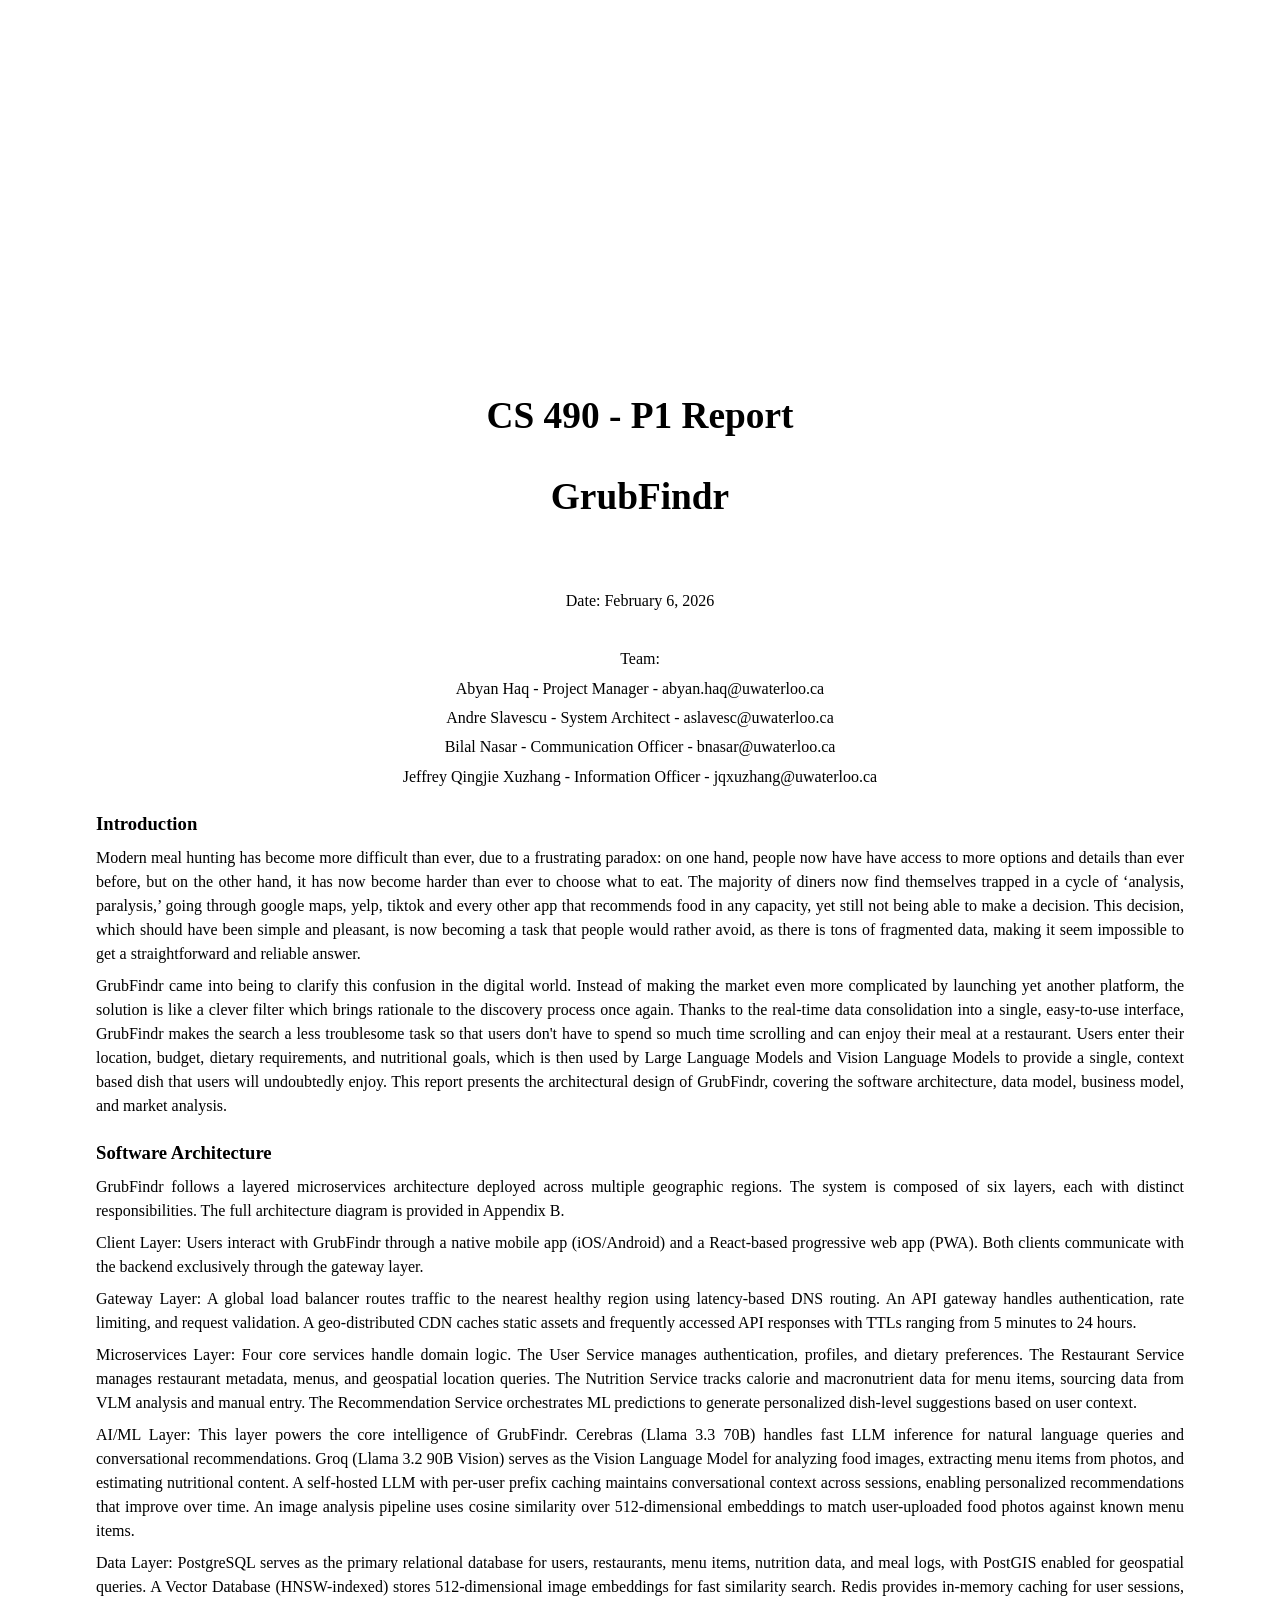
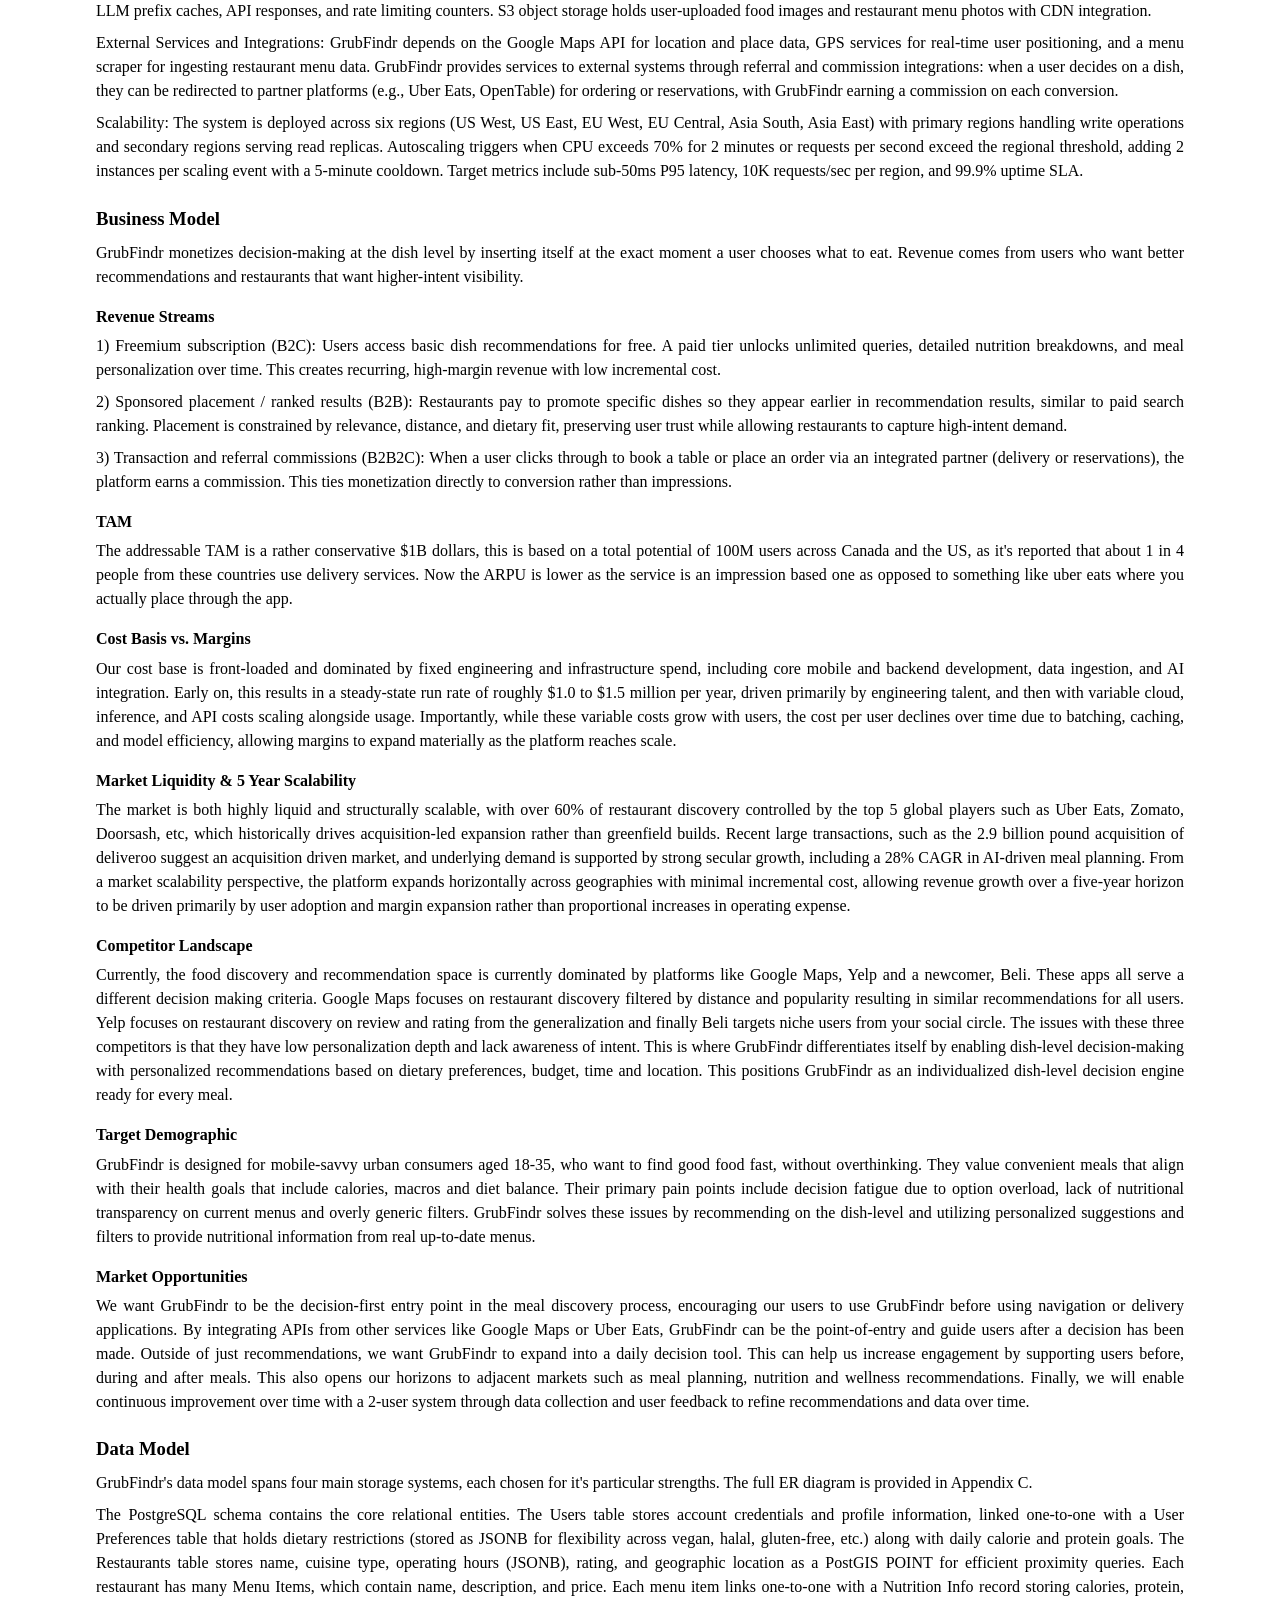
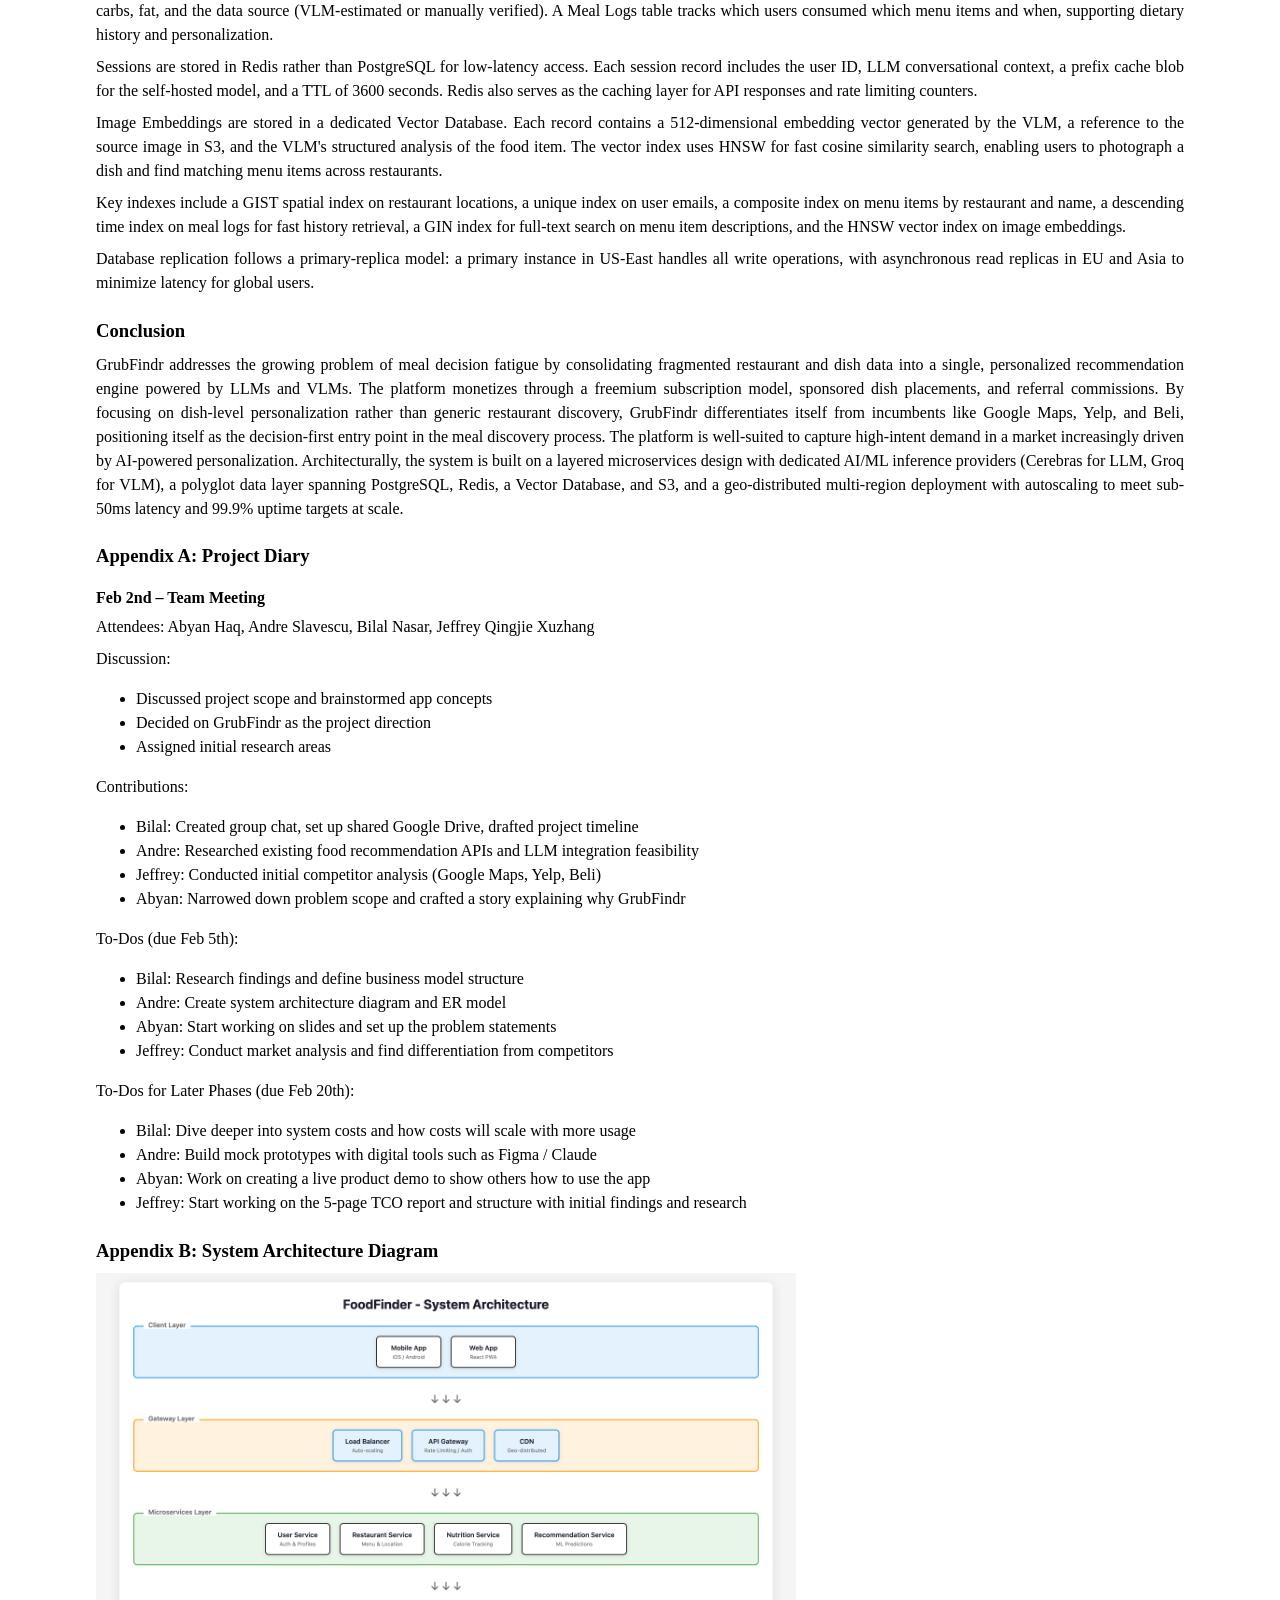
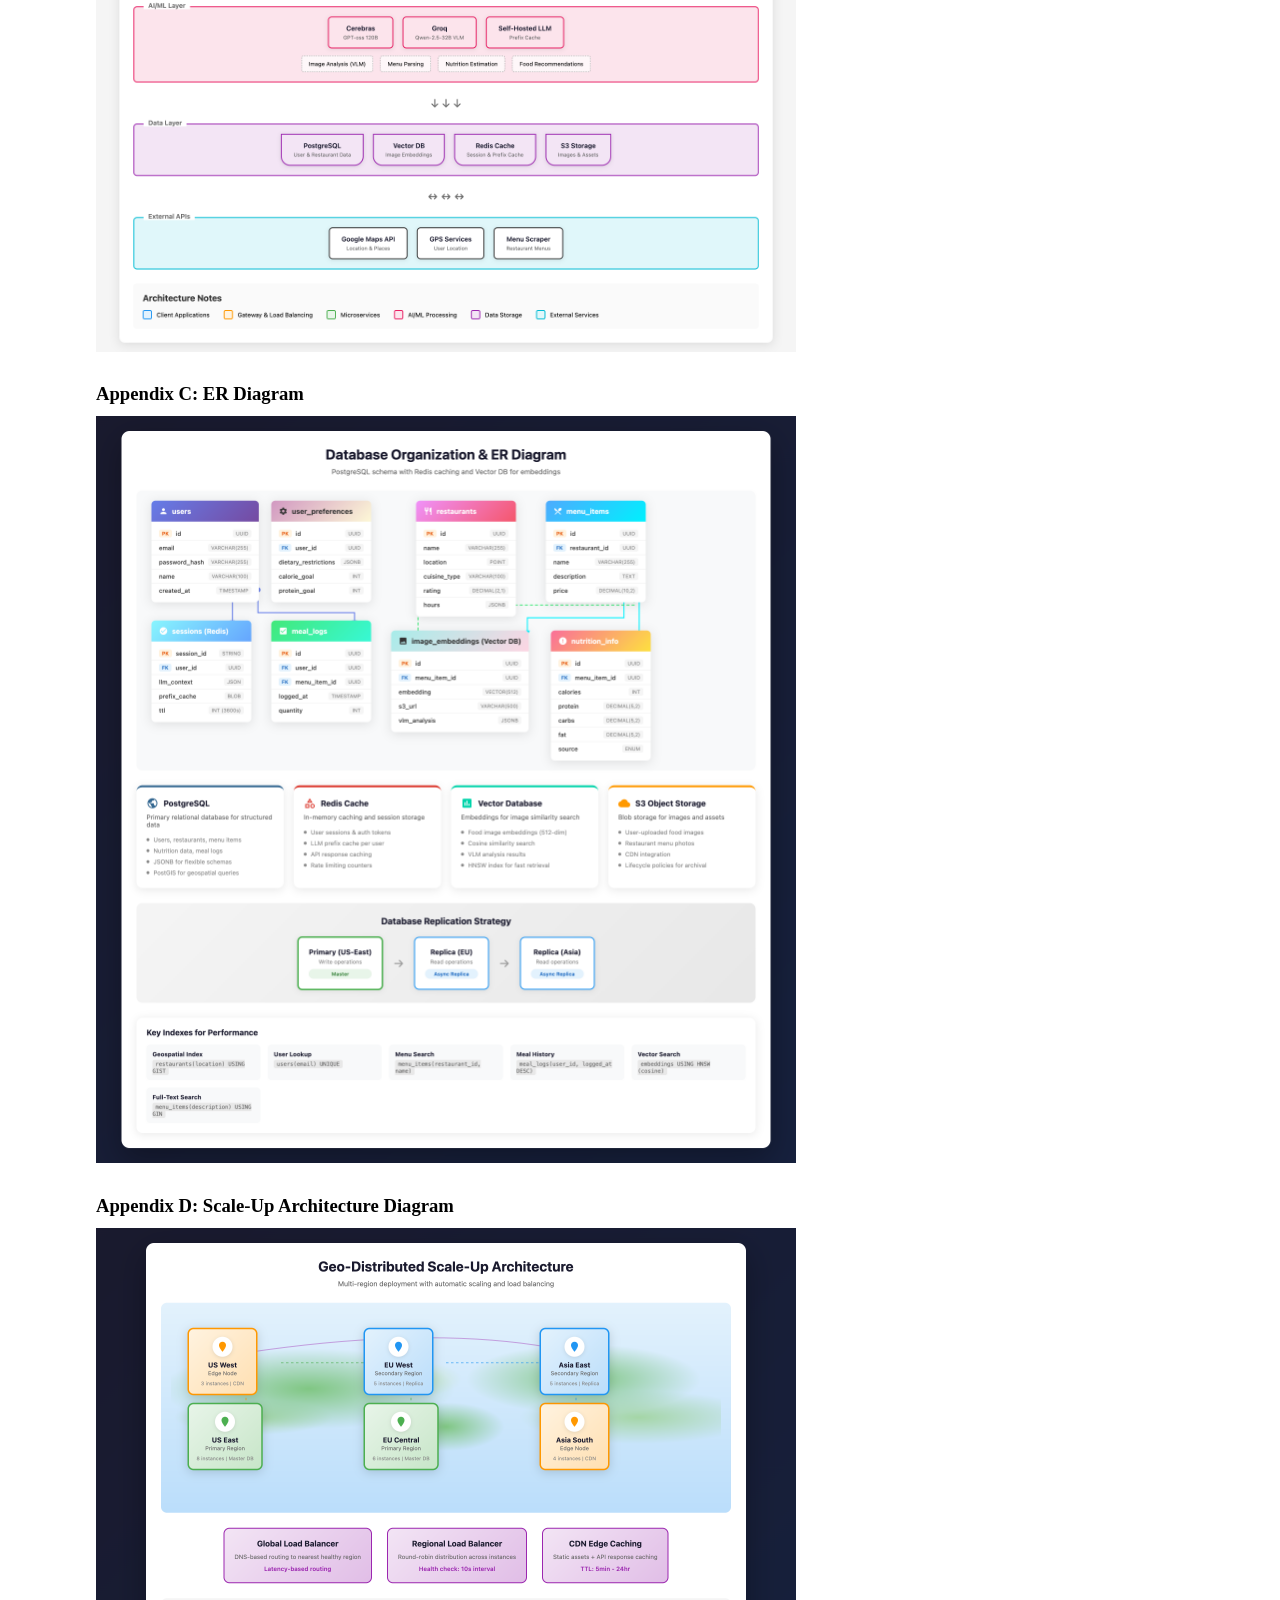
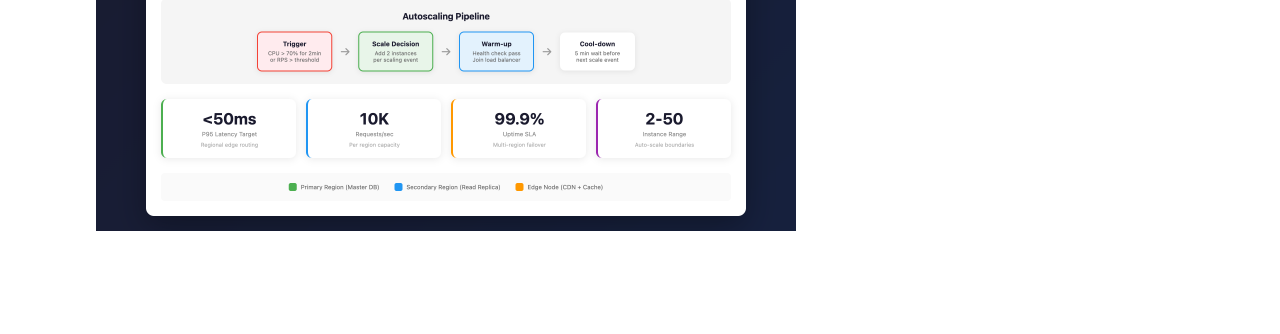
==== report_source.html @ dc2dad6c "report" ====
<!DOCTYPE html>
<html>
<head>
  <meta http-equiv="Content-Type" content="text/html; charset=utf-8">
  <style type="text/css">
    body { font-family: 'Times New Roman', Times, serif; font-size: 12pt; line-height: 1.5; margin: 1in; }
    h1 { font-size: 24pt; text-align: center; margin-bottom: 4pt; }
    h2 { font-size: 14pt; margin-top: 16pt; margin-bottom: 6pt; }
    h3 { font-size: 12pt; margin-top: 12pt; margin-bottom: 4pt; }
    p { margin: 0 0 6pt 0; text-align: justify; }
    .cover { text-align: center; page-break-after: always; padding-top: 200pt; }
    .cover h1 { font-size: 28pt; margin-bottom: 8pt; }
    .cover p { text-align: center; font-size: 12pt; margin: 4pt 0; }
    .rubric { page-break-after: always; }
    .rubric p { text-align: left; margin: 2pt 0 2pt 20pt; }
    .rubric-header { text-align: left; margin: 2pt 0; font-weight: bold; }
  </style>
</head>
<body>

<div class="cover">
<h1>CS 490 - P1 Report</h1>
<h1>GrubFindr</h1>
<br><br>
<p>Date: February 6, 2026</p>
<br>
<p>Team:</p>
<p>Abyan Haq - Project Manager - abyan.haq@uwaterloo.ca</p>
<p>Andre Slavescu - System Architect - aslavesc@uwaterloo.ca</p>
<p>Bilal Nasar - Communication Officer - bnasar@uwaterloo.ca</p>
<p>Jeffrey Qingjie Xuzhang - Information Officer - jqxuzhang@uwaterloo.ca</p>
</div>

<h2>Introduction</h2>

<p>Modern meal hunting has become more difficult than ever, due to a frustrating paradox: on one hand, people now have have access to more options and details than ever before, but on the other hand, it has now become harder than ever to choose what to eat. The majority of diners now find themselves trapped in a cycle of &lsquo;analysis, paralysis,&rsquo; going through google maps, yelp, tiktok and every other app that recommends food in any capacity, yet still not being able to make a decision. This decision, which should have been simple and pleasant, is now becoming a task that people would rather avoid, as there is tons of fragmented data, making it seem impossible to get a straightforward and reliable answer.</p>

<p>GrubFindr came into being to clarify this confusion in the digital world. Instead of making the market even more complicated by launching yet another platform, the solution is like a clever filter which brings rationale to the discovery process once again. Thanks to the real-time data consolidation into a single, easy-to-use interface, GrubFindr makes the search a less troublesome task so that users don't have to spend so much time scrolling and can enjoy their meal at a restaurant. Users enter their location, budget, dietary requirements, and nutritional goals, which is then used by Large Language Models and Vision Language Models to provide a single, context based dish that users will undoubtedly enjoy. This report presents the architectural design of GrubFindr, covering the software architecture, data model, business model, and market analysis.</p>

<h2>Software Architecture</h2>

<p>GrubFindr follows a layered microservices architecture deployed across multiple geographic regions. The system is composed of six layers, each with distinct responsibilities. The full architecture diagram is provided in Appendix B.</p>

<p>Client Layer: Users interact with GrubFindr through a native mobile app (iOS/Android) and a React-based progressive web app (PWA). Both clients communicate with the backend exclusively through the gateway layer.</p>

<p>Gateway Layer: A global load balancer routes traffic to the nearest healthy region using latency-based DNS routing. An API gateway handles authentication, rate limiting, and request validation. A geo-distributed CDN caches static assets and frequently accessed API responses with TTLs ranging from 5 minutes to 24 hours.</p>

<p>Microservices Layer: Four core services handle domain logic. The User Service manages authentication, profiles, and dietary preferences. The Restaurant Service manages restaurant metadata, menus, and geospatial location queries. The Nutrition Service tracks calorie and macronutrient data for menu items, sourcing data from VLM analysis and manual entry. The Recommendation Service orchestrates ML predictions to generate personalized dish-level suggestions based on user context.</p>

<p>AI/ML Layer: This layer powers the core intelligence of GrubFindr. Cerebras (Llama 3.3 70B) handles fast LLM inference for natural language queries and conversational recommendations. Groq (Llama 3.2 90B Vision) serves as the Vision Language Model for analyzing food images, extracting menu items from photos, and estimating nutritional content. A self-hosted LLM with per-user prefix caching maintains conversational context across sessions, enabling personalized recommendations that improve over time. An image analysis pipeline uses cosine similarity over 512-dimensional embeddings to match user-uploaded food photos against known menu items.</p>

<p>Data Layer: PostgreSQL serves as the primary relational database for users, restaurants, menu items, nutrition data, and meal logs, with PostGIS enabled for geospatial queries. A Vector Database (HNSW-indexed) stores 512-dimensional image embeddings for fast similarity search. Redis provides in-memory caching for user sessions, LLM prefix caches, API responses, and rate limiting counters. S3 object storage holds user-uploaded food images and restaurant menu photos with CDN integration.</p>

<p>External Services and Integrations: GrubFindr depends on the Google Maps API for location and place data, GPS services for real-time user positioning, and a menu scraper for ingesting restaurant menu data. GrubFindr provides services to external systems through referral and commission integrations: when a user decides on a dish, they can be redirected to partner platforms (e.g., Uber Eats, OpenTable) for ordering or reservations, with GrubFindr earning a commission on each conversion.</p>

<p>Scalability: The system is deployed across six regions (US West, US East, EU West, EU Central, Asia South, Asia East) with primary regions handling write operations and secondary regions serving read replicas. Autoscaling triggers when CPU exceeds 70% for 2 minutes or requests per second exceed the regional threshold, adding 2 instances per scaling event with a 5-minute cooldown. Target metrics include sub-50ms P95 latency, 10K requests/sec per region, and 99.9% uptime SLA.</p>

<h2>Business Model</h2>

<p>GrubFindr monetizes decision-making at the dish level by inserting itself at the exact moment a user chooses what to eat. Revenue comes from users who want better recommendations and restaurants that want higher-intent visibility.</p>

<h3>Revenue Streams</h3>

<p>1) Freemium subscription (B2C): Users access basic dish recommendations for free. A paid tier unlocks unlimited queries, detailed nutrition breakdowns, and meal personalization over time. This creates recurring, high-margin revenue with low incremental cost.</p>

<p>2) Sponsored placement / ranked results (B2B): Restaurants pay to promote specific dishes so they appear earlier in recommendation results, similar to paid search ranking. Placement is constrained by relevance, distance, and dietary fit, preserving user trust while allowing restaurants to capture high-intent demand.</p>

<p>3) Transaction and referral commissions (B2B2C): When a user clicks through to book a table or place an order via an integrated partner (delivery or reservations), the platform earns a commission. This ties monetization directly to conversion rather than impressions.</p>

<h3>TAM</h3>

<p>The addressable TAM is a rather conservative $1B dollars, this is based on a total potential of 100M users across Canada and the US, as it's reported that about 1 in 4 people from these countries use delivery services. Now the ARPU is lower as the service is an impression based one as opposed to something like uber eats where you actually place through the app.</p>

<h3>Cost Basis vs. Margins</h3>

<p>Our cost base is front-loaded and dominated by fixed engineering and infrastructure spend, including core mobile and backend development, data ingestion, and AI integration. Early on, this results in a steady-state run rate of roughly $1.0 to $1.5 million per year, driven primarily by engineering talent, and then with variable cloud, inference, and API costs scaling alongside usage. Importantly, while these variable costs grow with users, the cost per user declines over time due to batching, caching, and model efficiency, allowing margins to expand materially as the platform reaches scale.</p>

<h3>Market Liquidity &amp; 5 Year Scalability</h3>

<p>The market is both highly liquid and structurally scalable, with over 60% of restaurant discovery controlled by the top 5 global players such as Uber Eats, Zomato, Doorsash, etc, which historically drives acquisition-led expansion rather than greenfield builds. Recent large transactions, such as the 2.9 billion pound acquisition of deliveroo suggest an acquisition driven market, and underlying demand is supported by strong secular growth, including a 28% CAGR in AI-driven meal planning. From a market scalability perspective, the platform expands horizontally across geographies with minimal incremental cost, allowing revenue growth over a five-year horizon to be driven primarily by user adoption and margin expansion rather than proportional increases in operating expense.</p>

<h3>Competitor Landscape</h3>

<p>Currently, the food discovery and recommendation space is currently dominated by platforms like Google Maps, Yelp and a newcomer, Beli. These apps all serve a different decision making criteria. Google Maps focuses on restaurant discovery filtered by distance and popularity resulting in similar recommendations for all users. Yelp focuses on restaurant discovery on review and rating from the generalization and finally Beli targets niche users from your social circle. The issues with these three competitors is that they have low personalization depth and lack awareness of intent. This is where GrubFindr differentiates itself by enabling dish-level decision-making with personalized recommendations based on dietary preferences, budget, time and location. This positions GrubFindr as an individualized dish-level decision engine ready for every meal.</p>

<h3>Target Demographic</h3>

<p>GrubFindr is designed for mobile-savvy urban consumers aged 18-35, who want to find good food fast, without overthinking. They value convenient meals that align with their health goals that include calories, macros and diet balance. Their primary pain points include decision fatigue due to option overload, lack of nutritional transparency on current menus and overly generic filters. GrubFindr solves these issues by recommending on the dish-level and utilizing personalized suggestions and filters to provide nutritional information from real up-to-date menus.</p>

<h3>Market Opportunities</h3>

<p>We want GrubFindr to be the decision-first entry point in the meal discovery process, encouraging our users to use GrubFindr before using navigation or delivery applications. By integrating APIs from other services like Google Maps or Uber Eats, GrubFindr can be the point-of-entry and guide users after a decision has been made. Outside of just recommendations, we want GrubFindr to expand into a daily decision tool. This can help us increase engagement by supporting users before, during and after meals. This also opens our horizons to adjacent markets such as meal planning, nutrition and wellness recommendations. Finally, we will enable continuous improvement over time with a 2-user system through data collection and user feedback to refine recommendations and data over time.</p>

<h2>Data Model</h2>

<p>GrubFindr's data model spans four main storage systems, each chosen for it's particular strengths. The full ER diagram is provided in Appendix C.</p>

<p>The PostgreSQL schema contains the core relational entities. The Users table stores account credentials and profile information, linked one-to-one with a User Preferences table that holds dietary restrictions (stored as JSONB for flexibility across vegan, halal, gluten-free, etc.) along with daily calorie and protein goals. The Restaurants table stores name, cuisine type, operating hours (JSONB), rating, and geographic location as a PostGIS POINT for efficient proximity queries. Each restaurant has many Menu Items, which contain name, description, and price. Each menu item links one-to-one with a Nutrition Info record storing calories, protein, carbs, fat, and the data source (VLM-estimated or manually verified). A Meal Logs table tracks which users consumed which menu items and when, supporting dietary history and personalization.</p>

<p>Sessions are stored in Redis rather than PostgreSQL for low-latency access. Each session record includes the user ID, LLM conversational context, a prefix cache blob for the self-hosted model, and a TTL of 3600 seconds. Redis also serves as the caching layer for API responses and rate limiting counters.</p>

<p>Image Embeddings are stored in a dedicated Vector Database. Each record contains a 512-dimensional embedding vector generated by the VLM, a reference to the source image in S3, and the VLM's structured analysis of the food item. The vector index uses HNSW for fast cosine similarity search, enabling users to photograph a dish and find matching menu items across restaurants.</p>

<p>Key indexes include a GIST spatial index on restaurant locations, a unique index on user emails, a composite index on menu items by restaurant and name, a descending time index on meal logs for fast history retrieval, a GIN index for full-text search on menu item descriptions, and the HNSW vector index on image embeddings.</p>

<p>Database replication follows a primary-replica model: a primary instance in US-East handles all write operations, with asynchronous read replicas in EU and Asia to minimize latency for global users.</p>

<h2>Conclusion</h2>

<p>GrubFindr addresses the growing problem of meal decision fatigue by consolidating fragmented restaurant and dish data into a single, personalized recommendation engine powered by LLMs and VLMs. The platform monetizes through a freemium subscription model, sponsored dish placements, and referral commissions. By focusing on dish-level personalization rather than generic restaurant discovery, GrubFindr differentiates itself from incumbents like Google Maps, Yelp, and Beli, positioning itself as the decision-first entry point in the meal discovery process. The platform is well-suited to capture high-intent demand in a market increasingly driven by AI-powered personalization. Architecturally, the system is built on a layered microservices design with dedicated AI/ML inference providers (Cerebras for LLM, Groq for VLM), a polyglot data layer spanning PostgreSQL, Redis, a Vector Database, and S3, and a geo-distributed multi-region deployment with autoscaling to meet sub-50ms latency and 99.9% uptime targets at scale.</p>

<h2>Appendix A: Project Diary</h2>

<h3>Feb 2nd &ndash; Team Meeting</h3>
<p>Attendees: Abyan Haq, Andre Slavescu, Bilal Nasar, Jeffrey Qingjie Xuzhang</p>

<p>Discussion:</p>
<ul>
<li>Discussed project scope and brainstormed app concepts</li>
<li>Decided on GrubFindr as the project direction</li>
<li>Assigned initial research areas</li>
</ul>

<p>Contributions:</p>
<ul>
<li>Bilal: Created group chat, set up shared Google Drive, drafted project timeline</li>
<li>Andre: Researched existing food recommendation APIs and LLM integration feasibility</li>
<li>Jeffrey: Conducted initial competitor analysis (Google Maps, Yelp, Beli)</li>
<li>Abyan: Narrowed down problem scope and crafted a story explaining why GrubFindr</li>
</ul>

<p>To-Dos (due Feb 5th):</p>
<ul>
<li>Bilal: Research findings and define business model structure</li>
<li>Andre: Create system architecture diagram and ER model</li>
<li>Abyan: Start working on slides and set up the problem statements</li>
<li>Jeffrey: Conduct market analysis and find differentiation from competitors</li>
</ul>

<p>To-Dos for Later Phases (due Feb 20th):</p>
<ul>
<li>Bilal: Dive deeper into system costs and how costs will scale with more usage</li>
<li>Andre: Build mock prototypes with digital tools such as Figma / Claude</li>
<li>Abyan: Work on creating a live product demo to show others how to use the app</li>
<li>Jeffrey: Start working on the 5-page TCO report and structure with initial findings and research</li>
</ul>

<h2>Appendix B: System Architecture Diagram</h2>

<p><img src="[data-uri]" style="width:100%; max-width:700px;" alt="System Architecture Diagram"></p>

<h2>Appendix C: ER Diagram</h2>

<p><img src="[data-uri]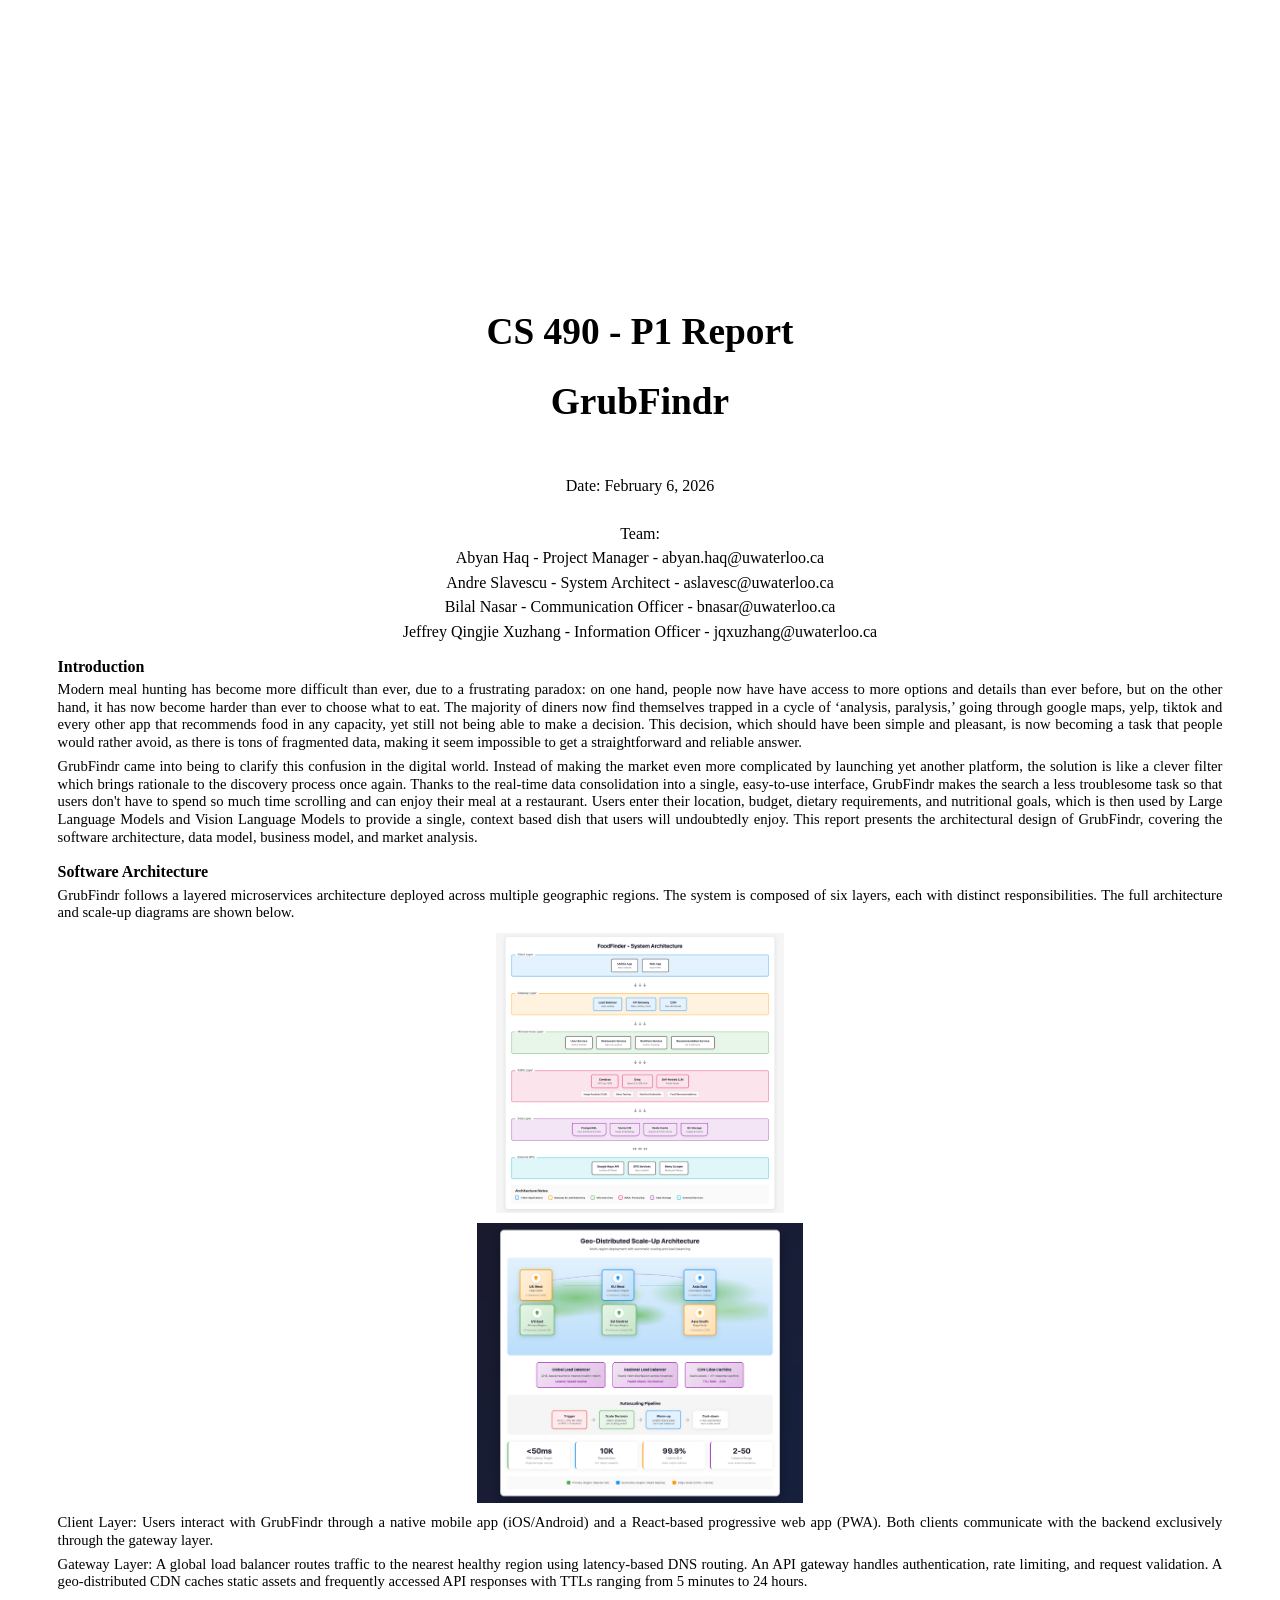
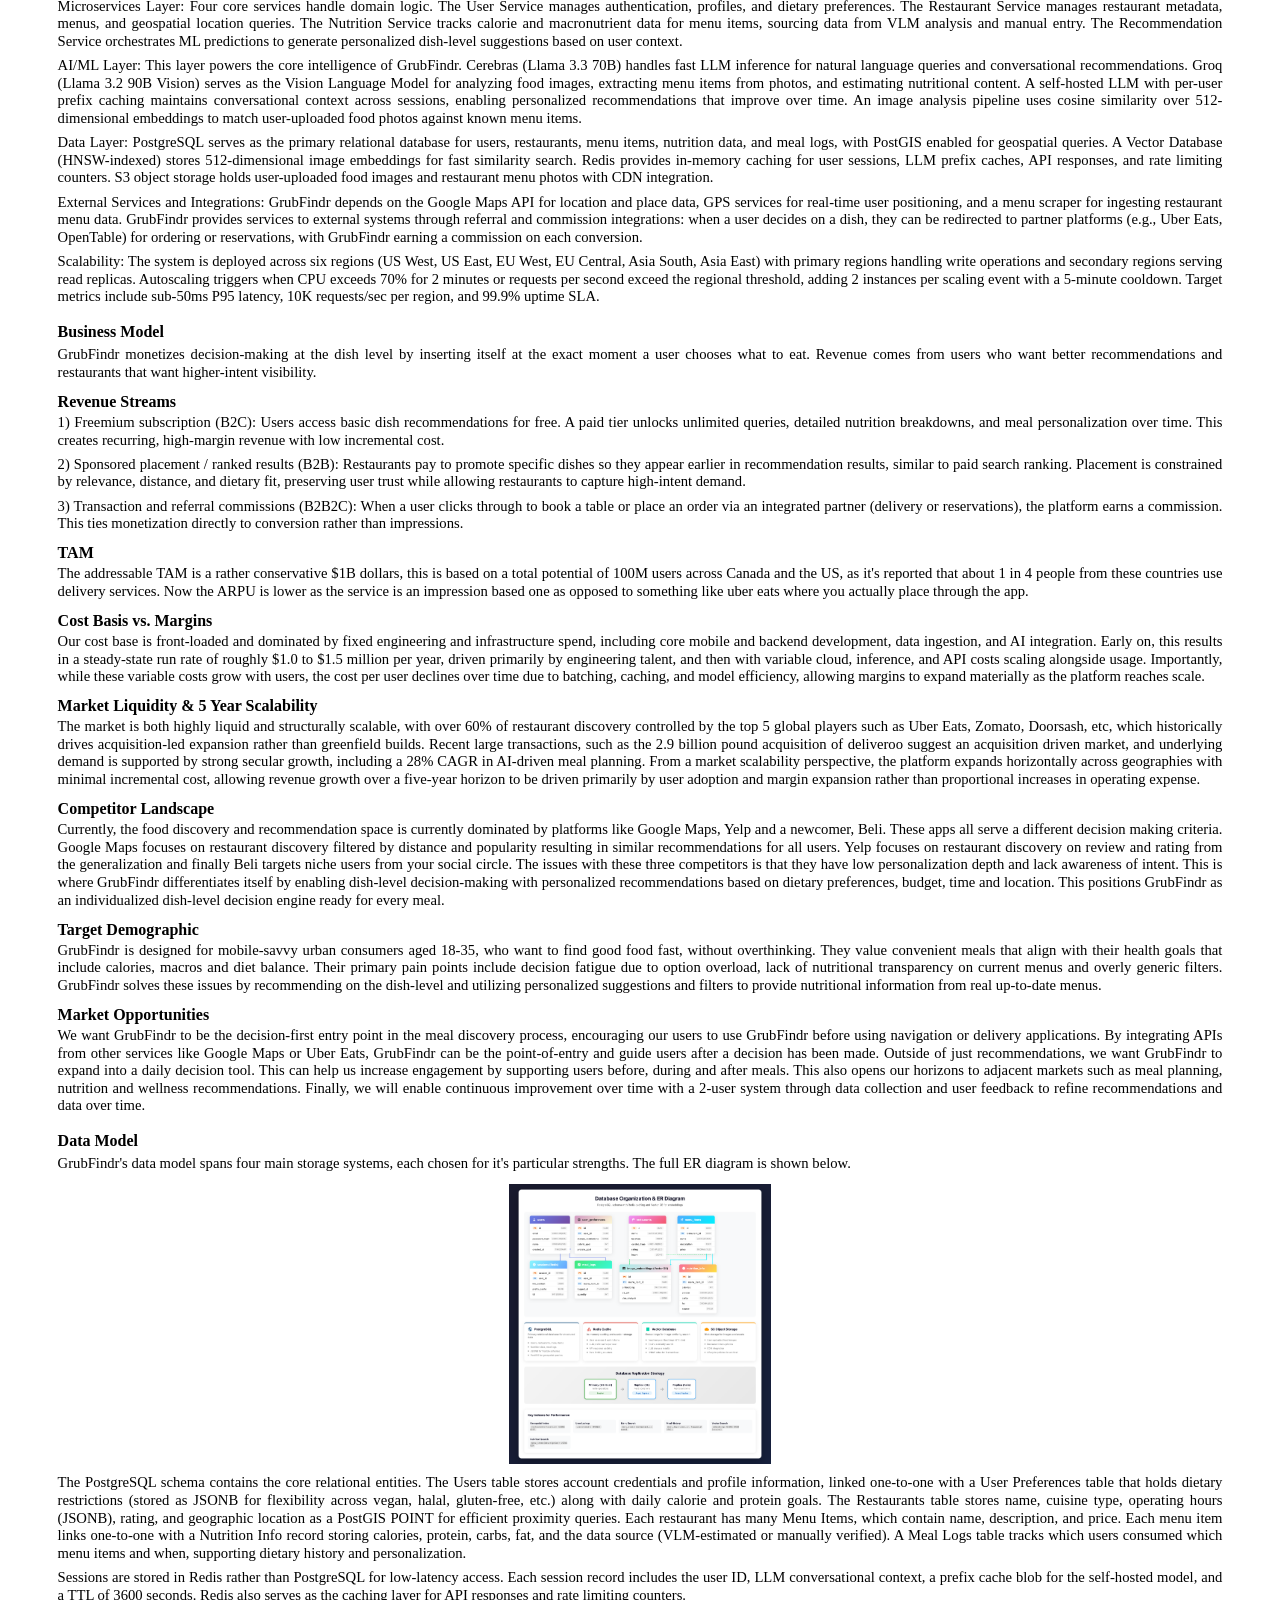
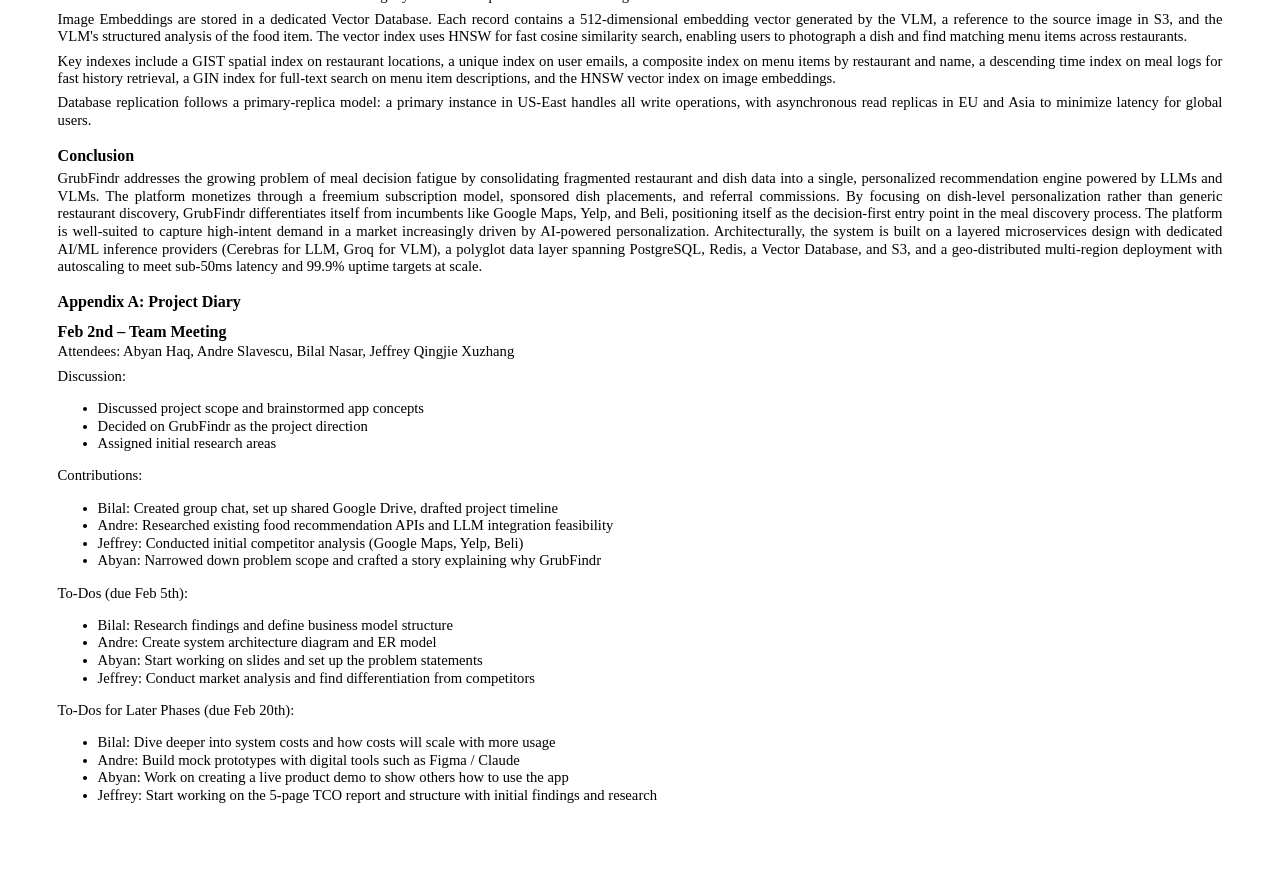
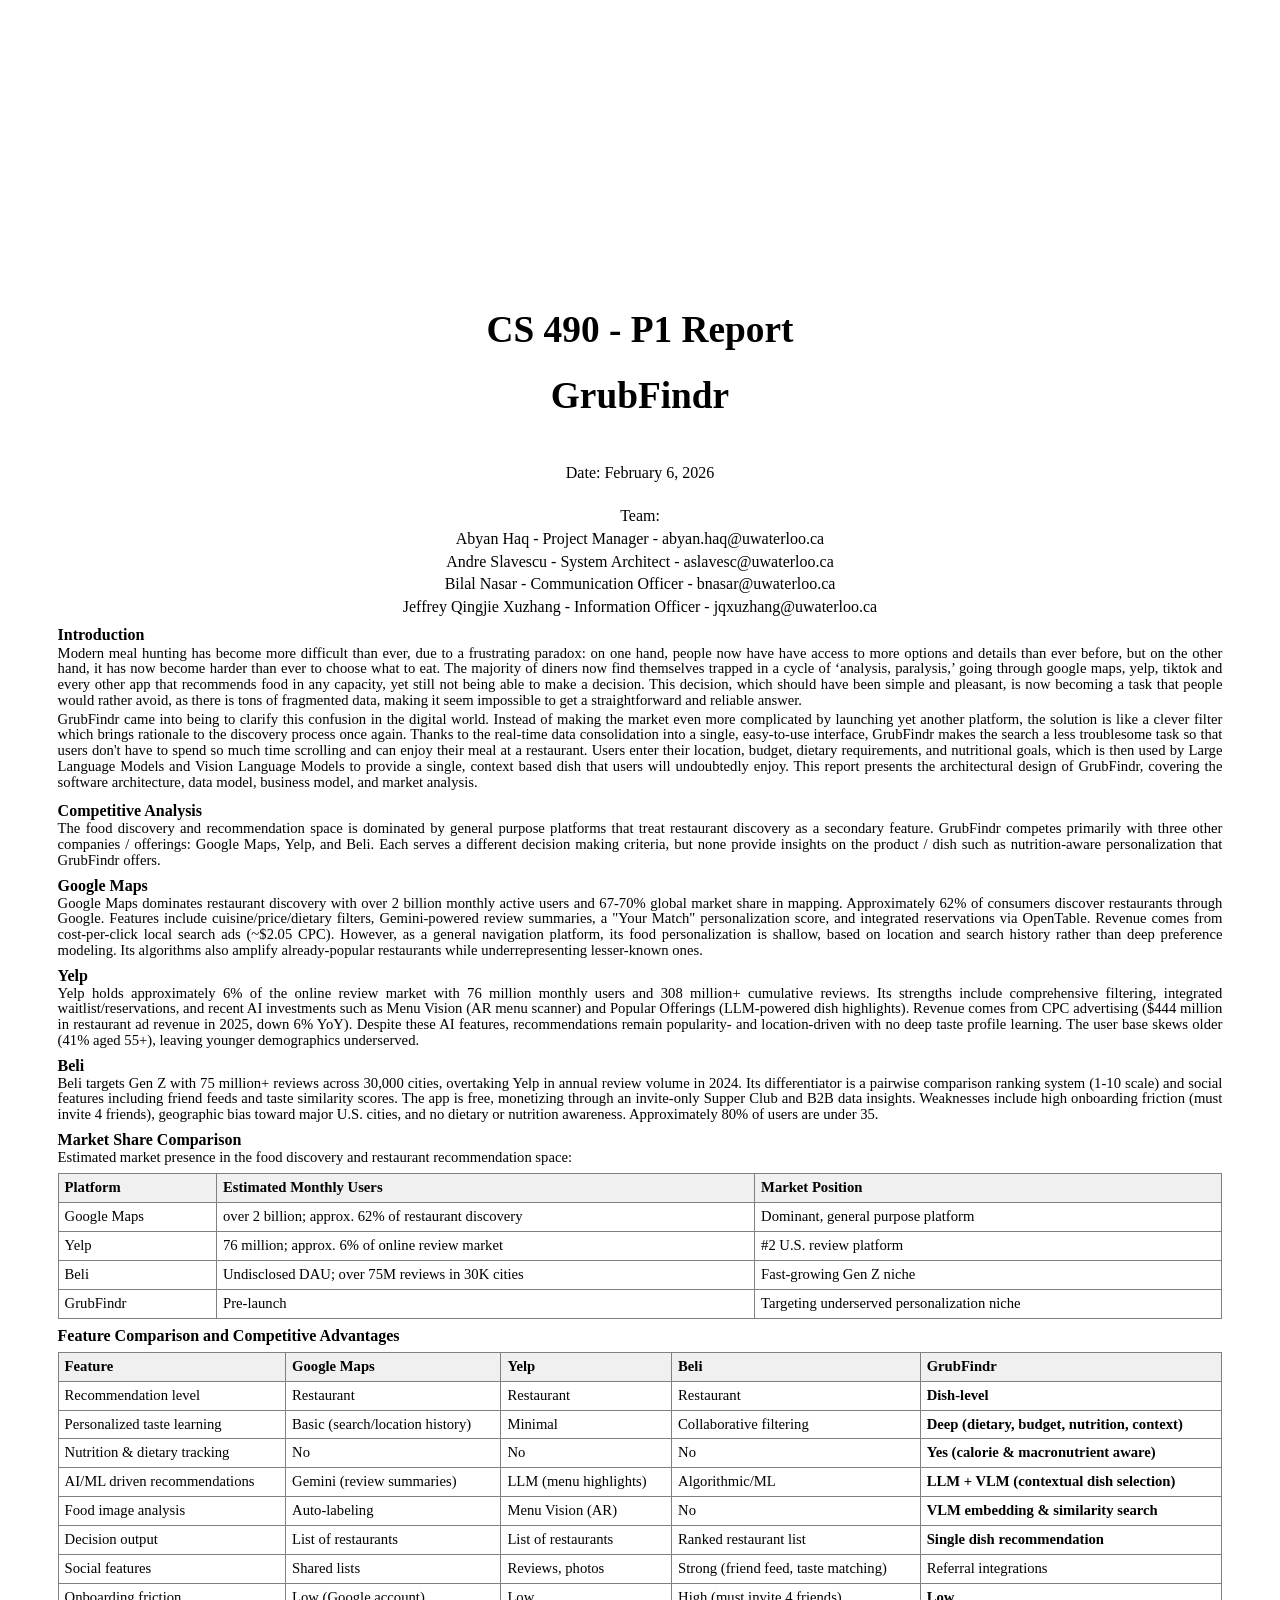
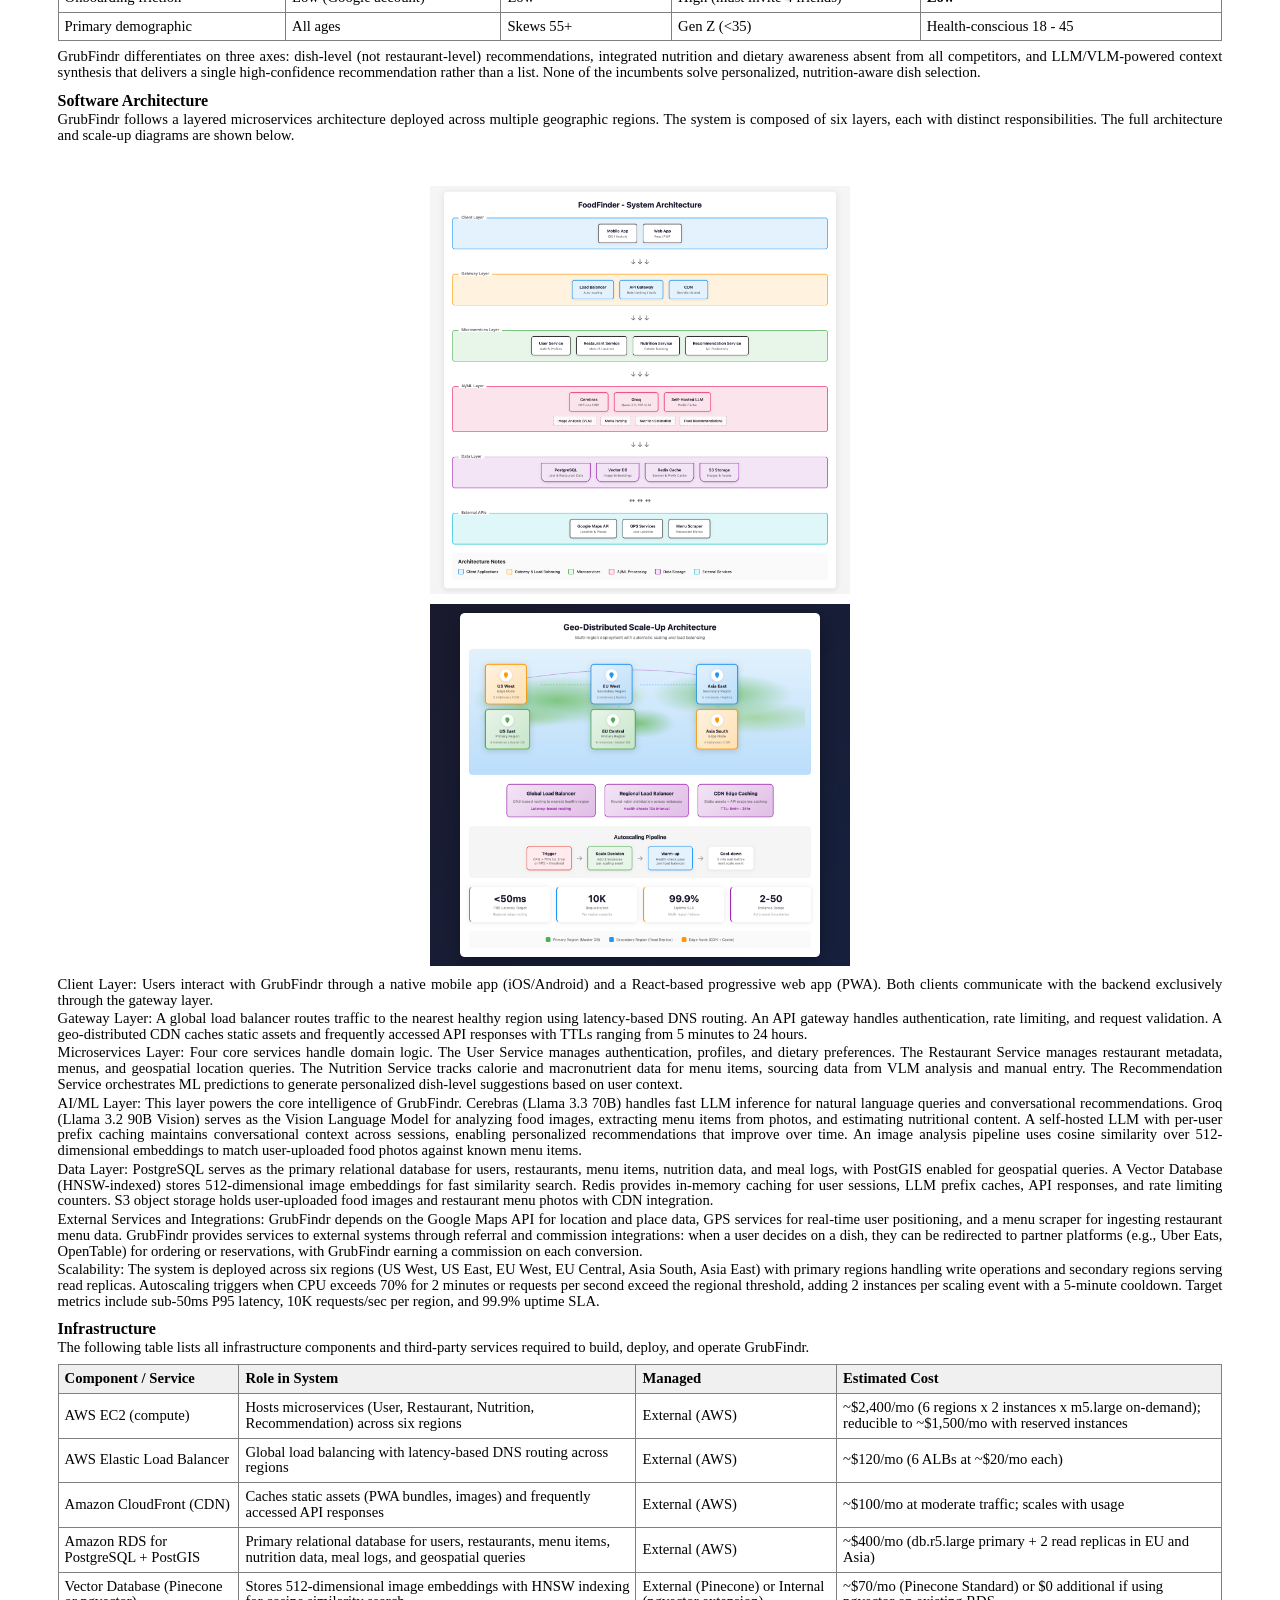
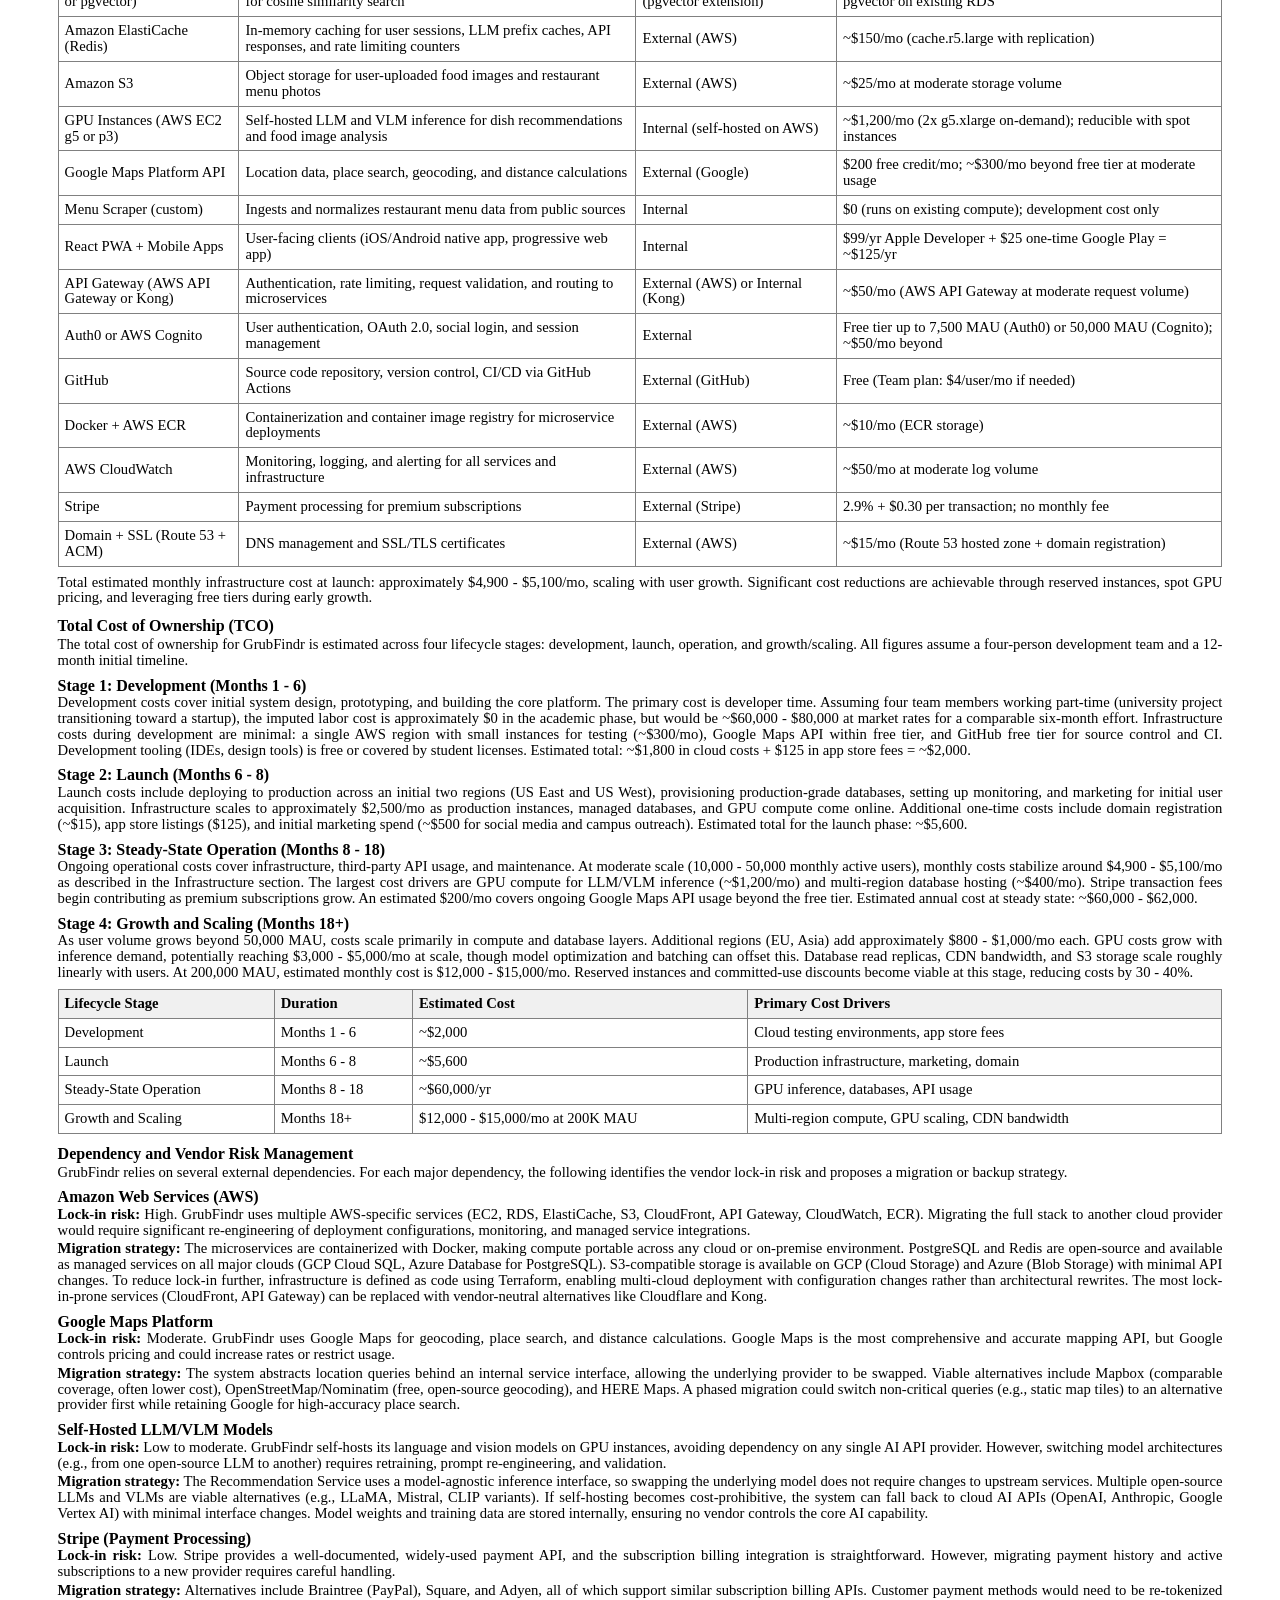
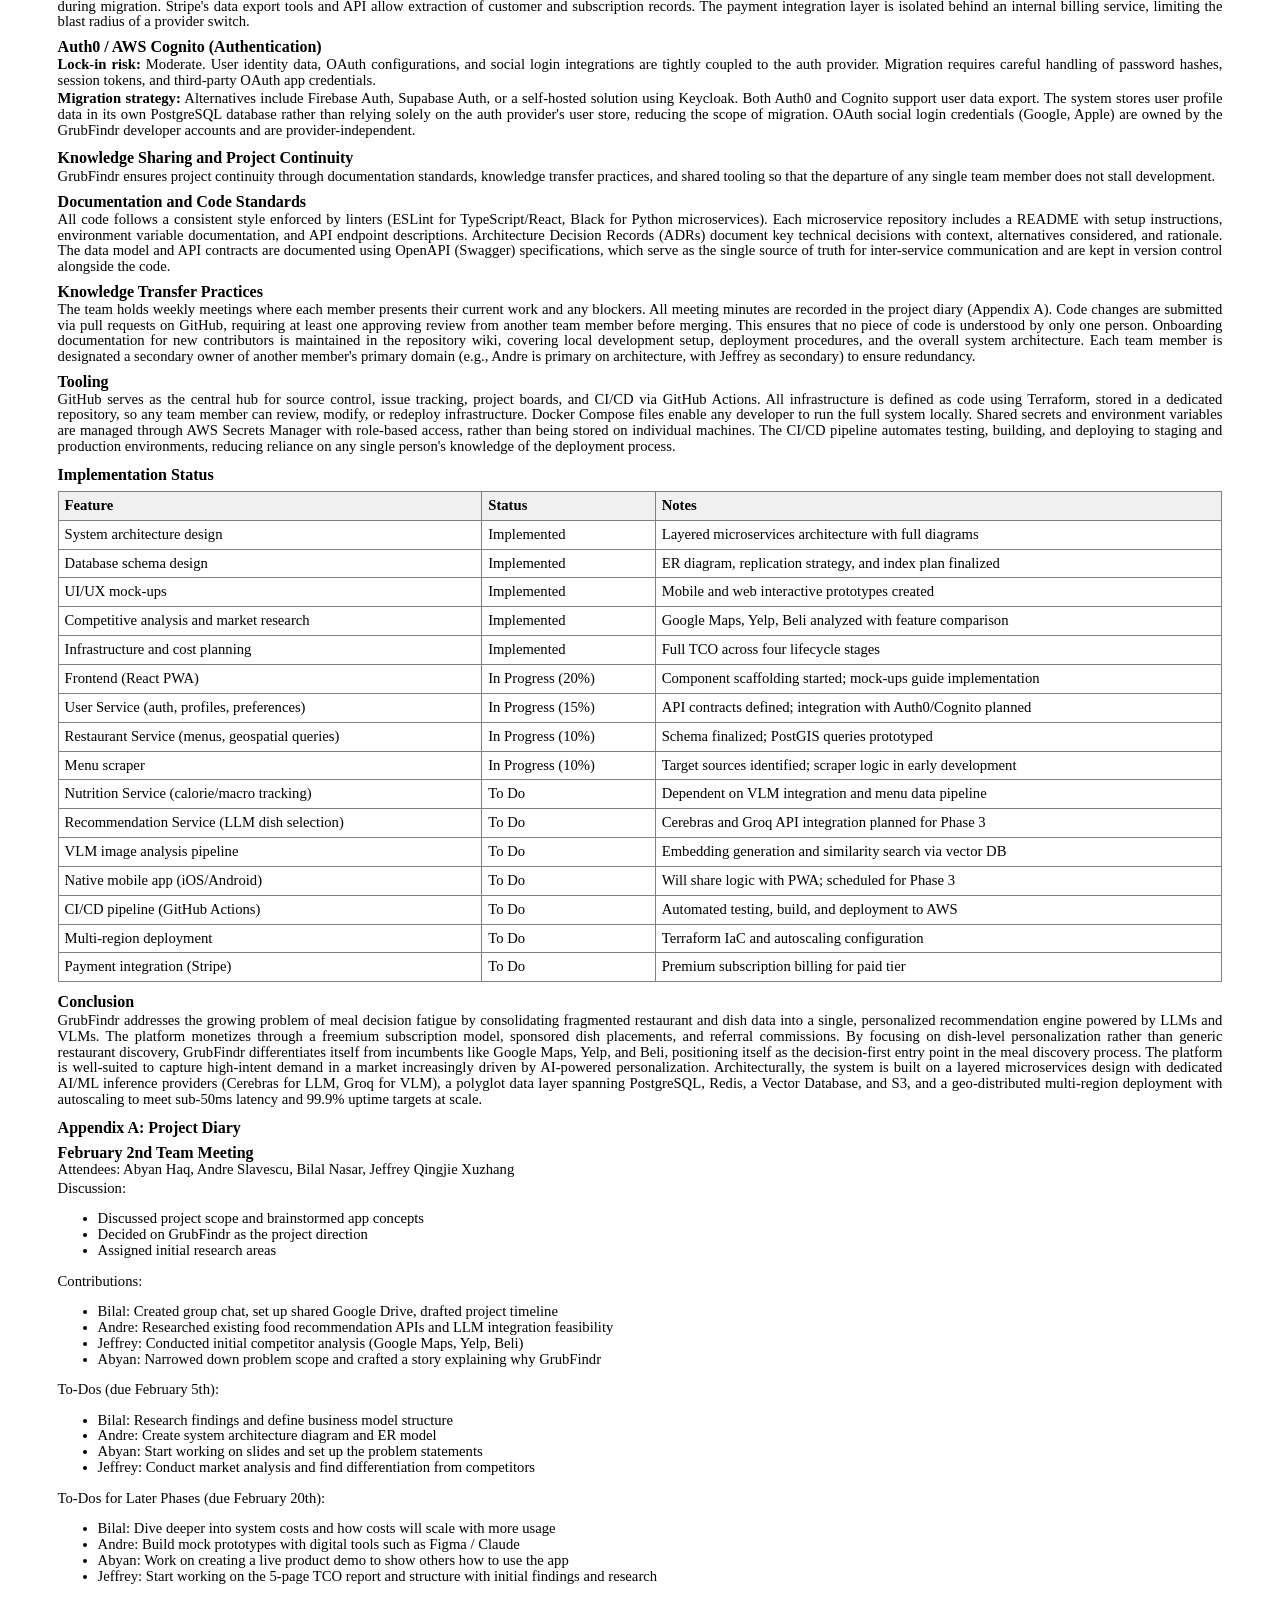
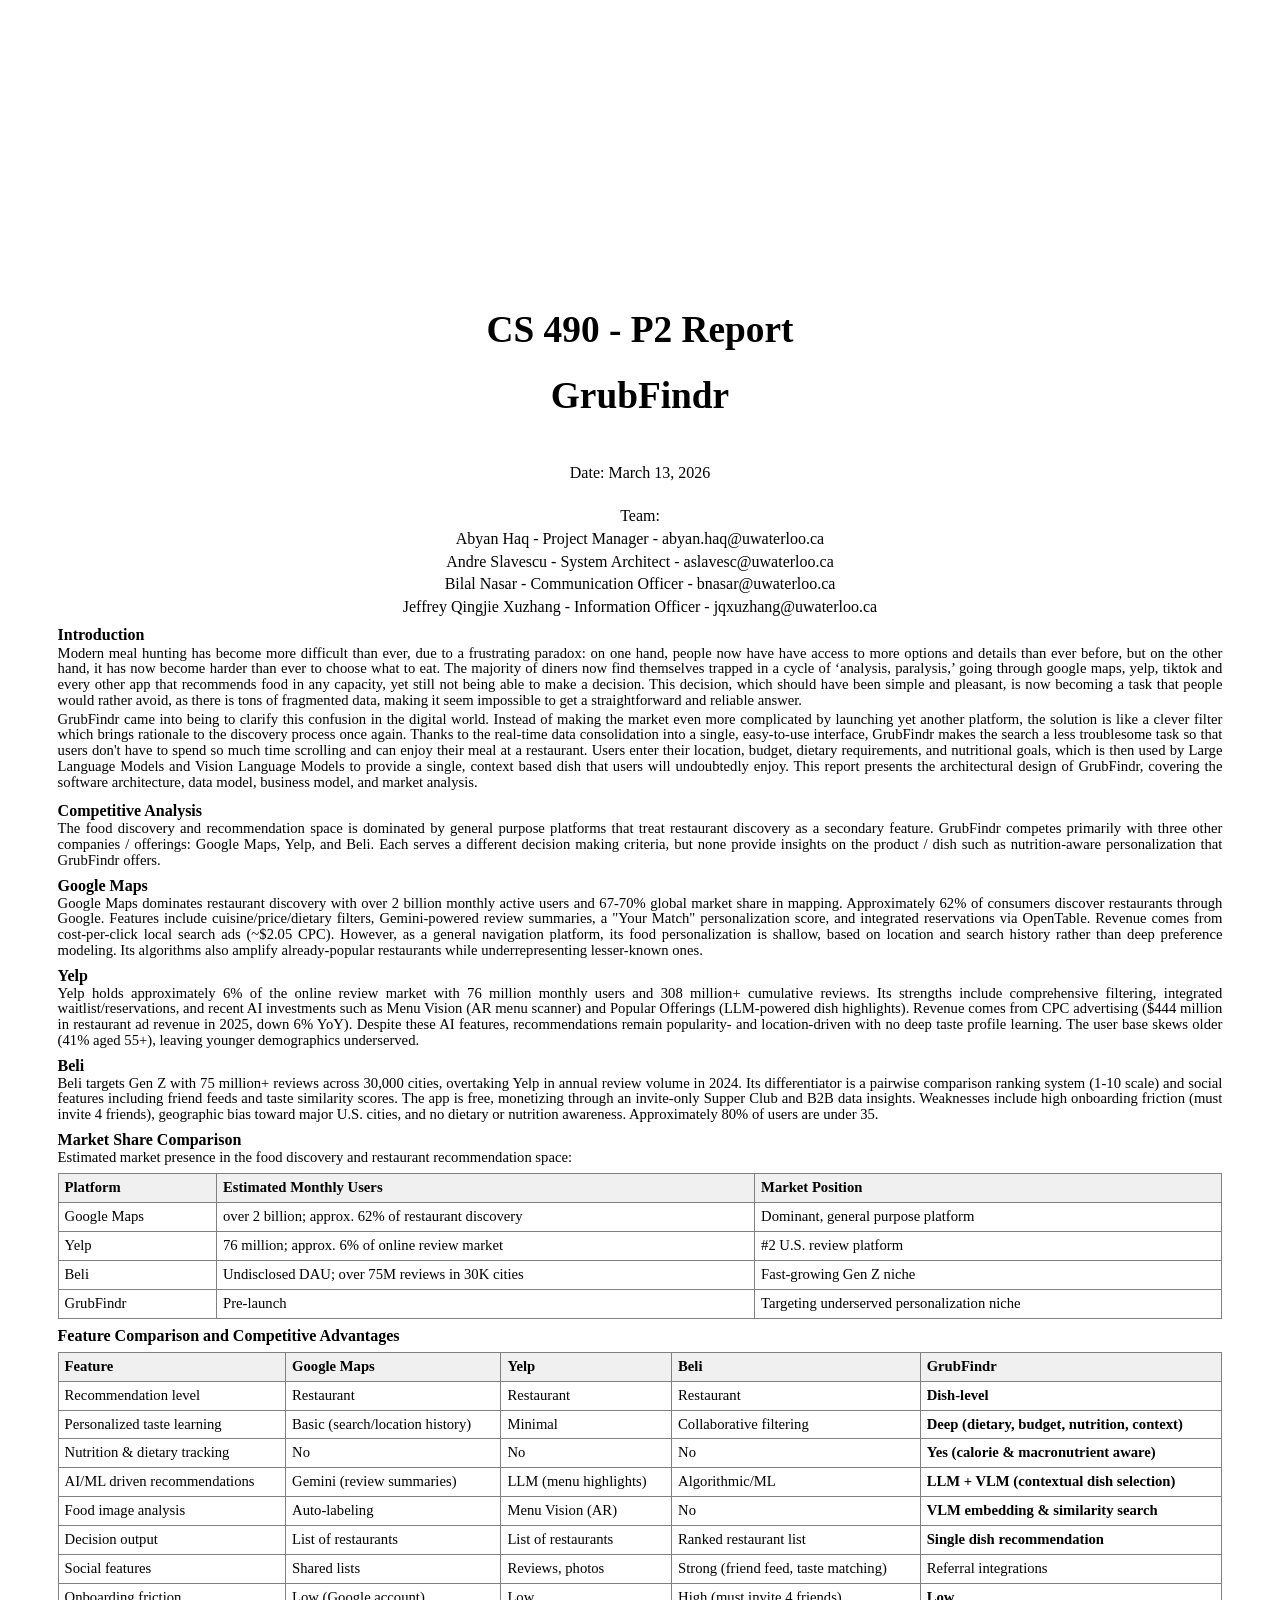
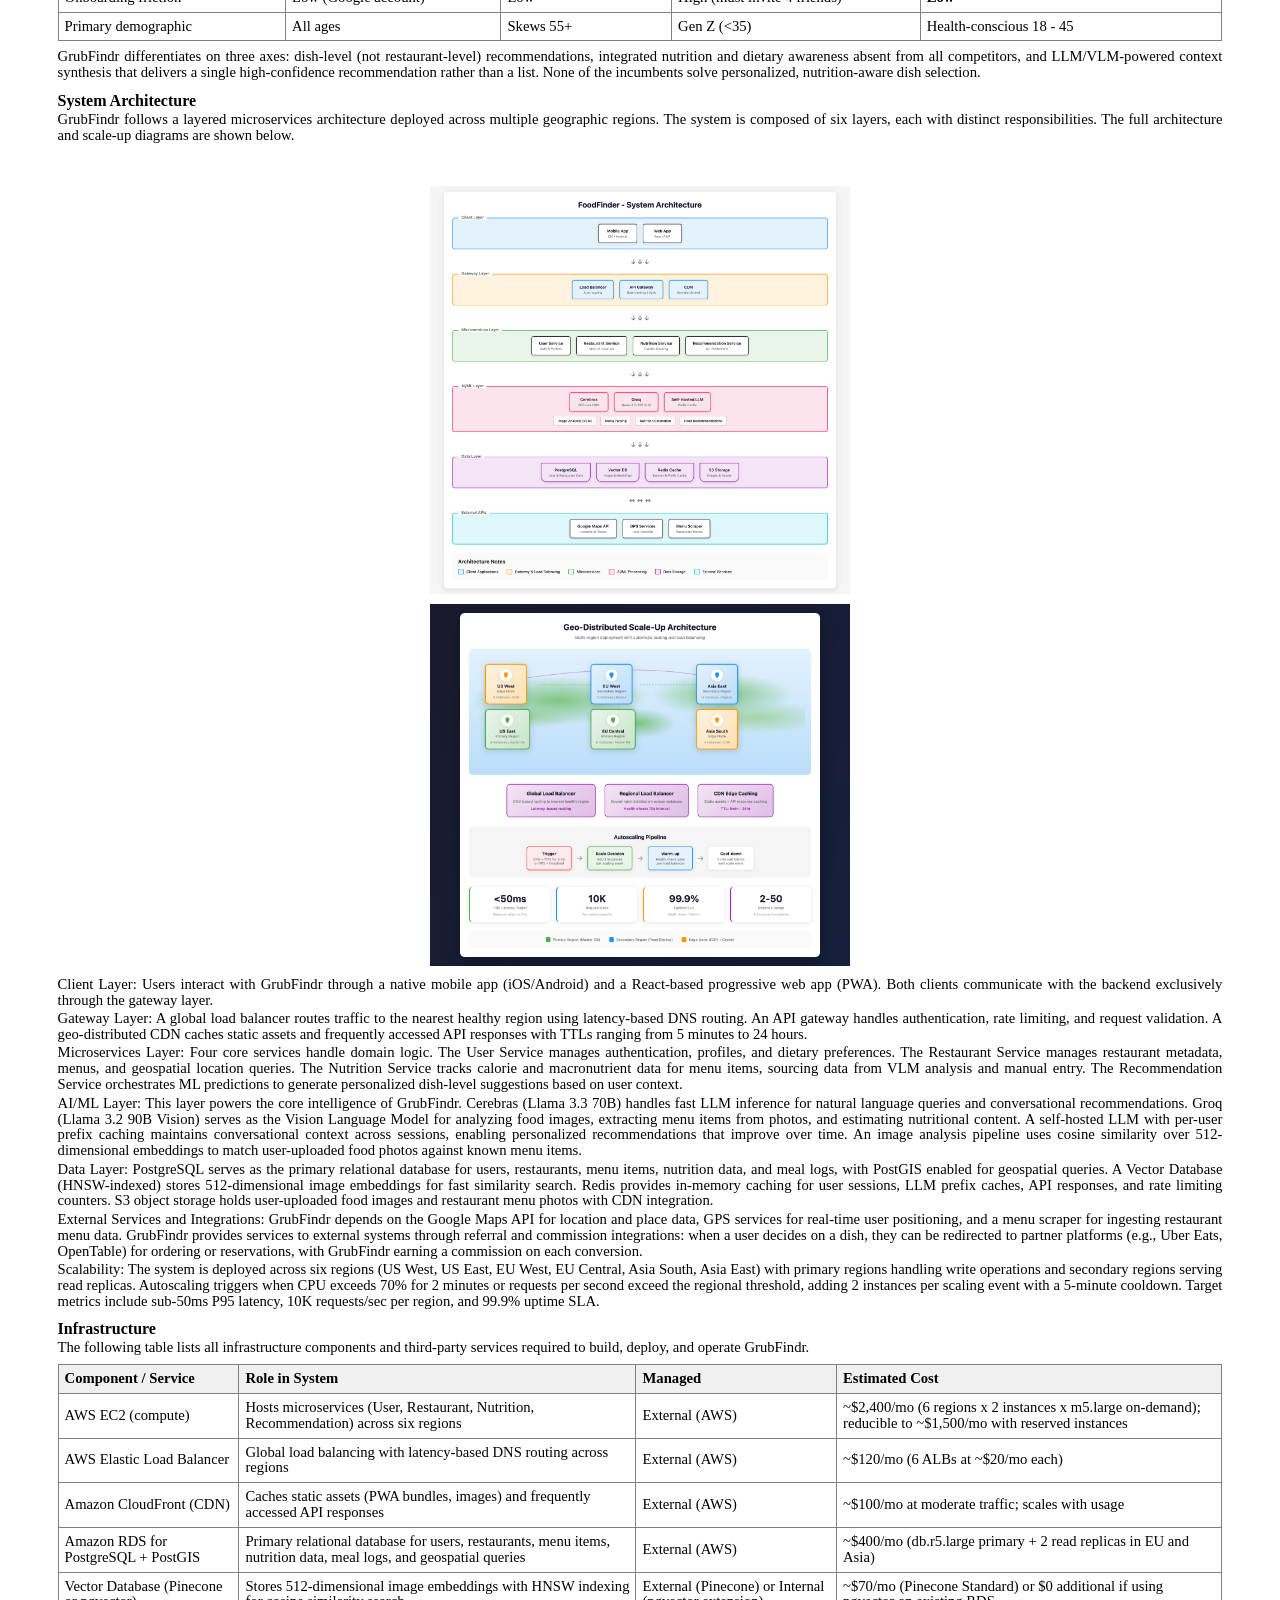
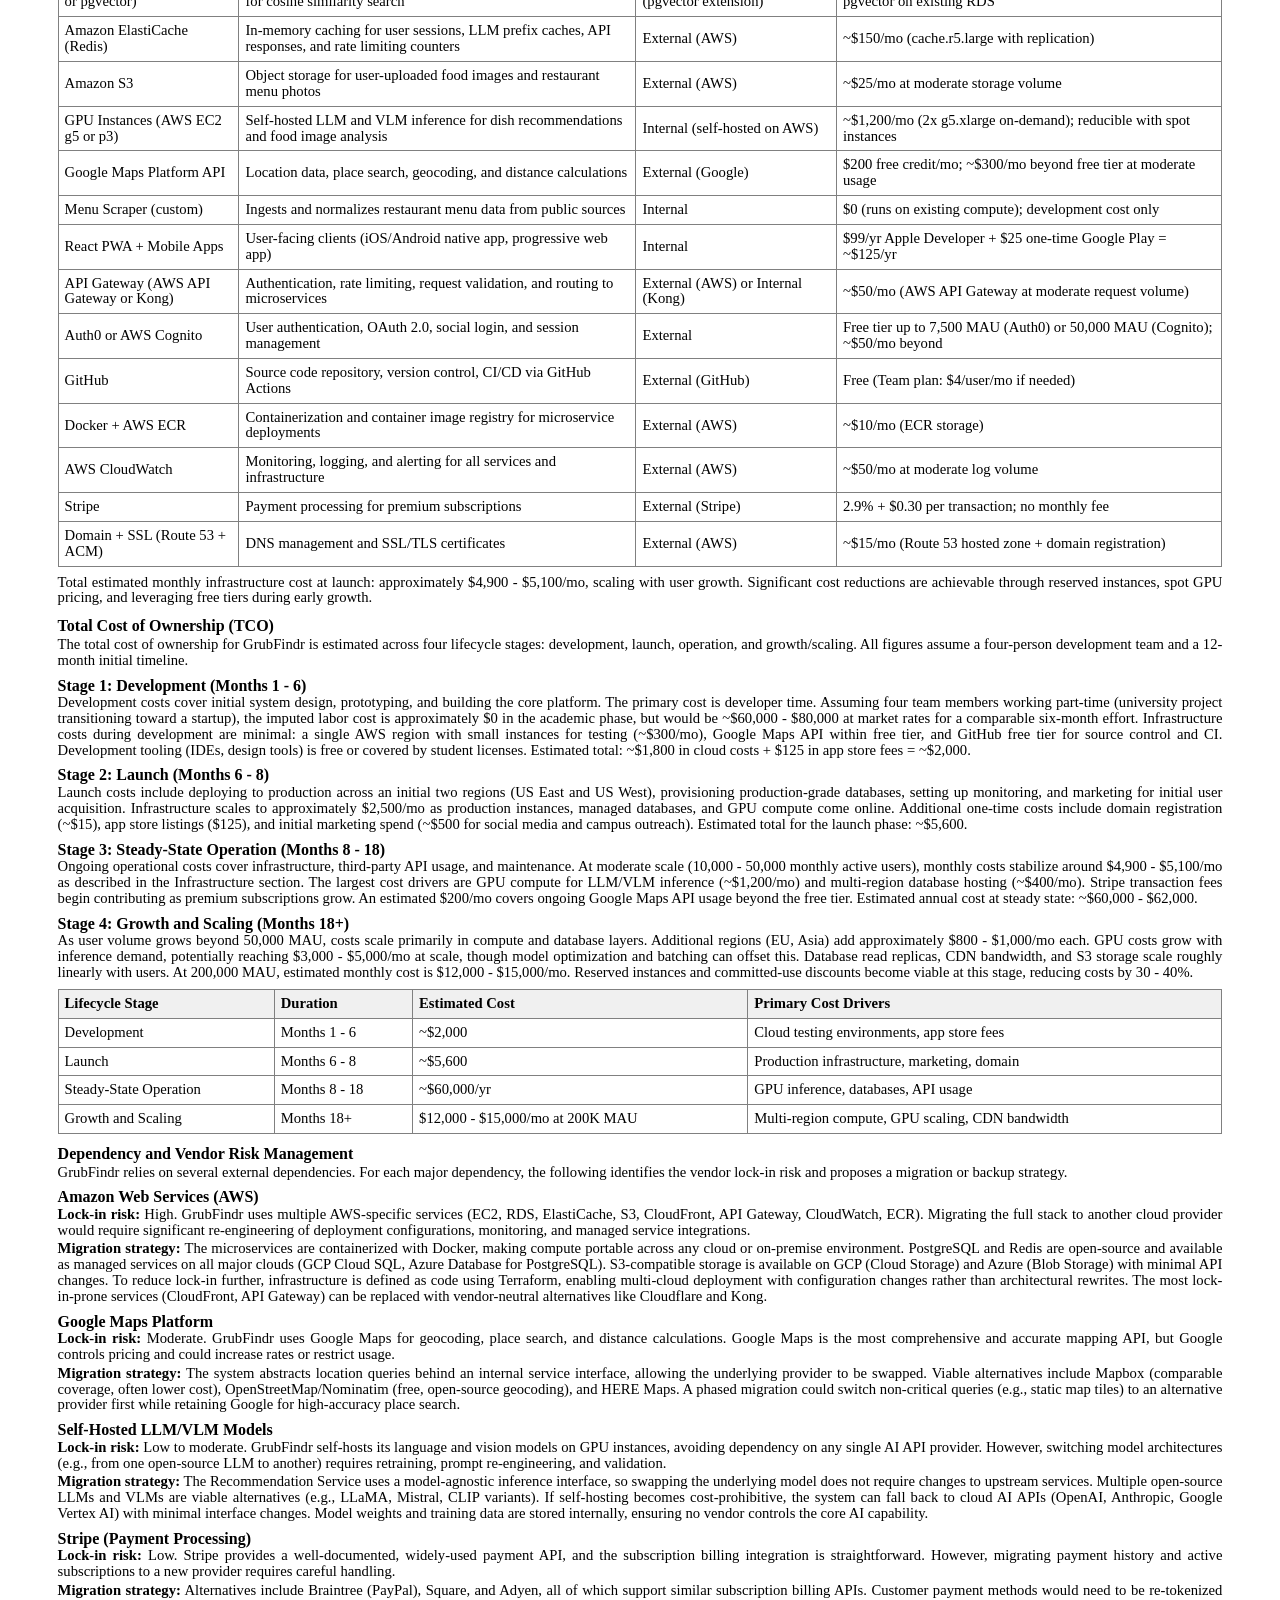
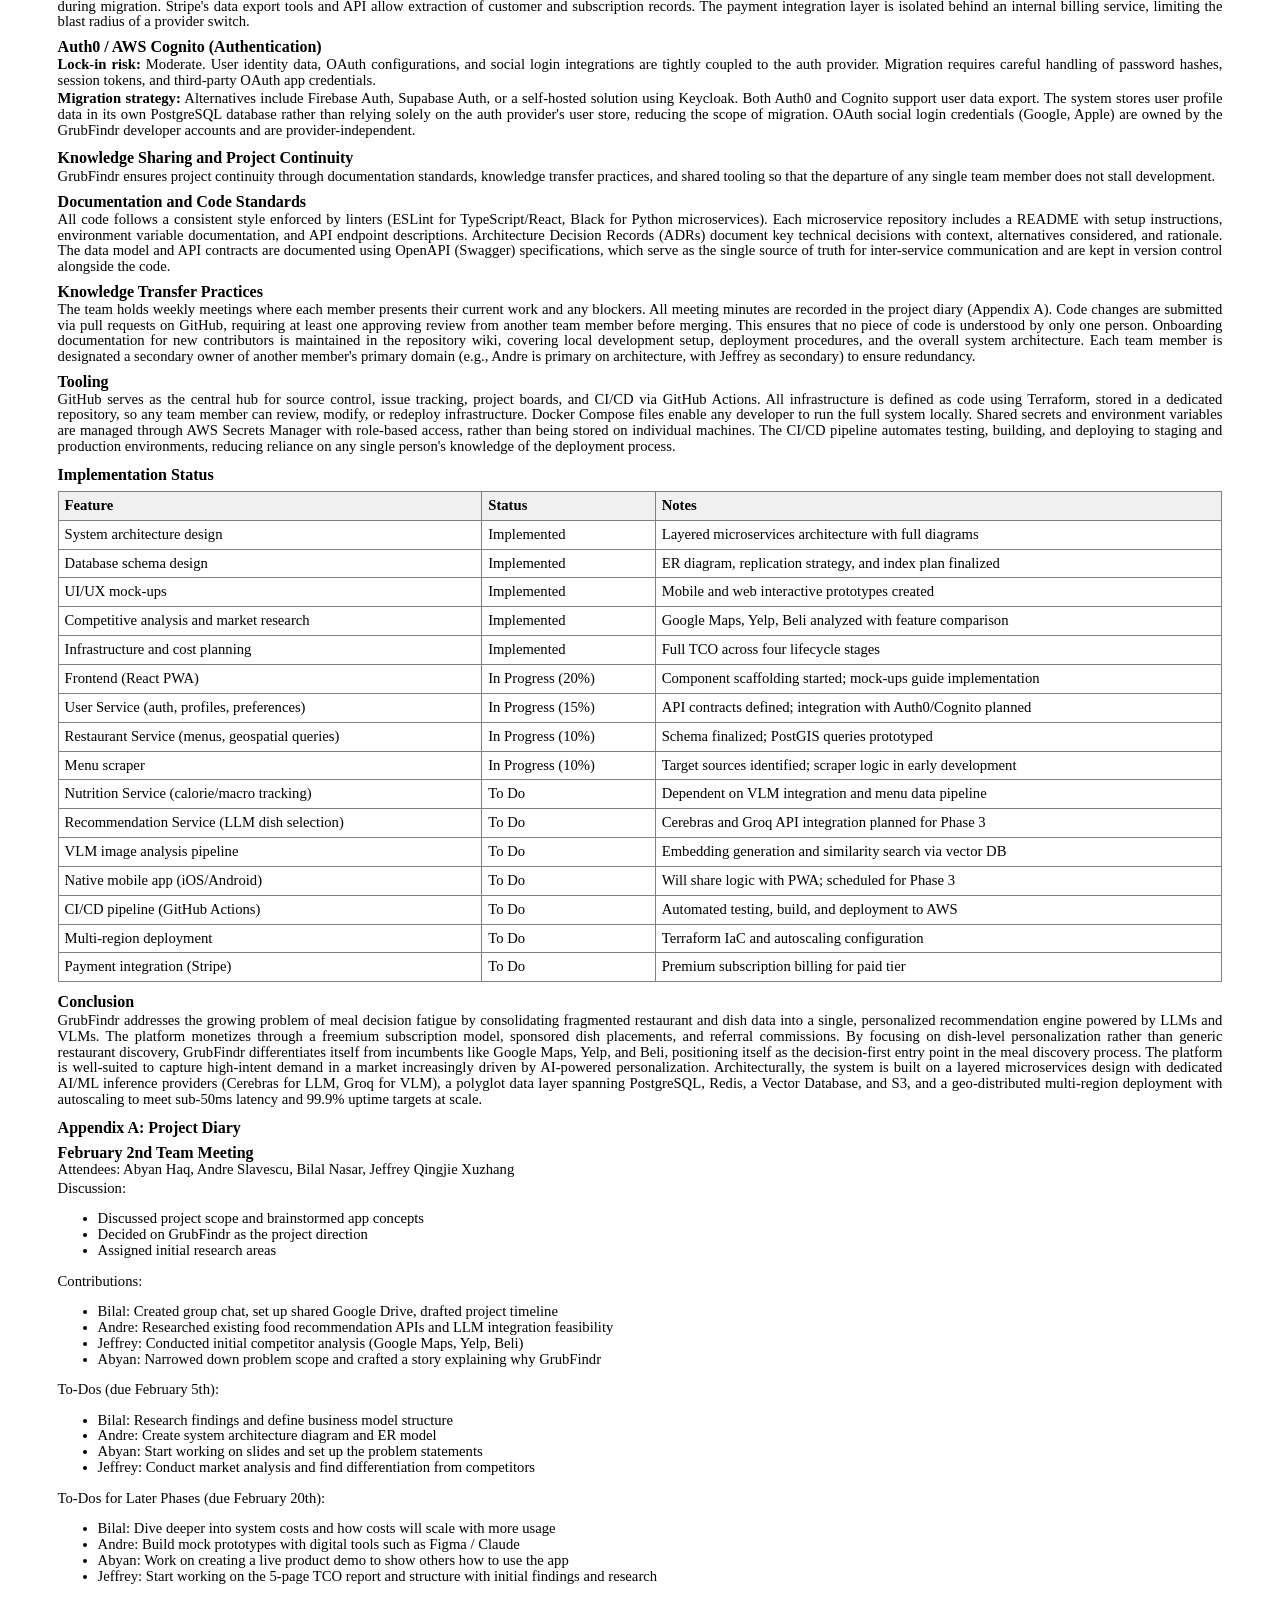
